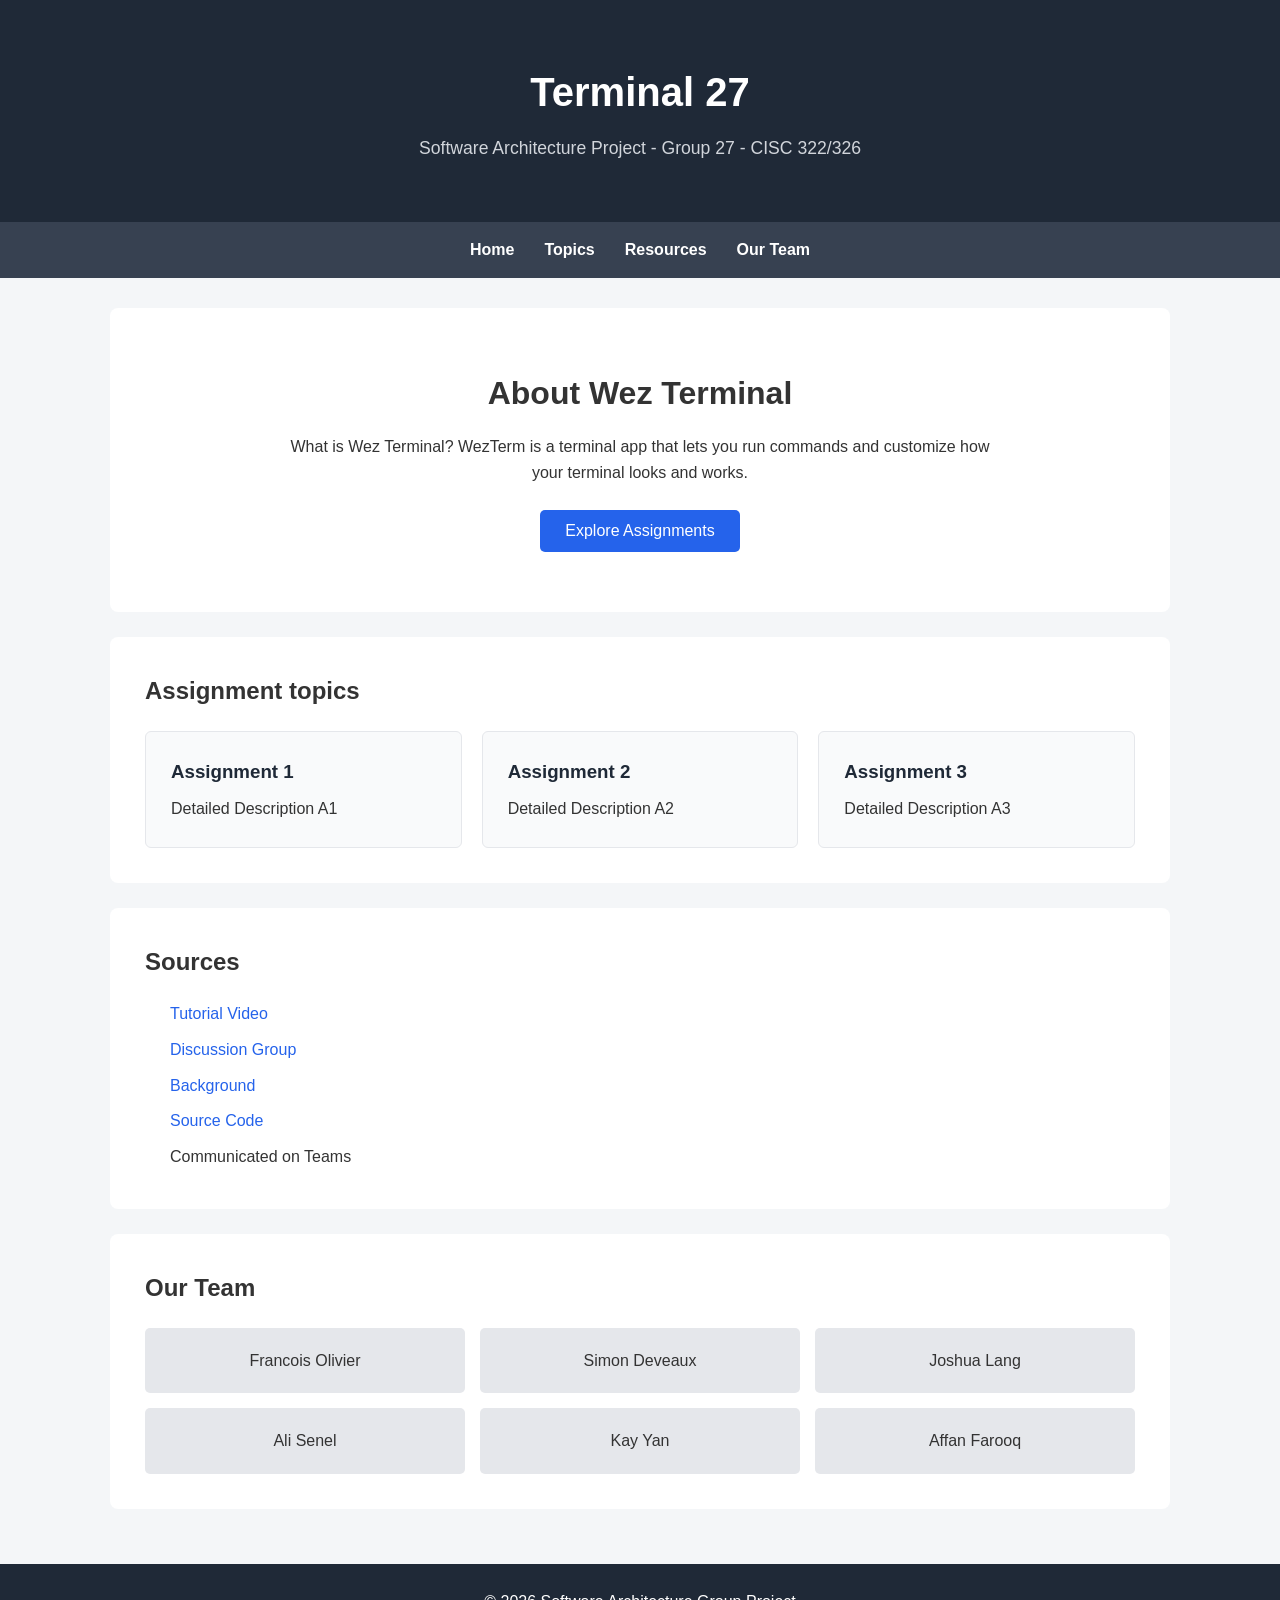
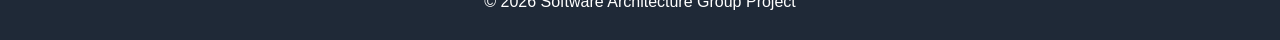
==== index.html @ 0a8988fb "Update index.html" ====
<!DOCTYPE html>
<html lang="en">
<head>
    <meta charset="UTF-8">
    <meta name="viewport" content="width=device-width, initial-scale=1.0">
    <title>Group 27 - Cisc 322</title>

    <link rel="stylesheet" href="style.css">
</head>

<body>
 
    <header> 
        <h1>Terminal 27</h1>
        <p>Software Architecture Project - Group 27 - CISC 322/326</p>
    </header>

    <nav>
        <a href="#home">Home</a>
        <a href="#topics">Topics</a>
        <a href="#resources">Resources</a>
        <a href="#team">Our Team</a>
    </nav>

    <main>

        <section id="home" class="hero">
            <h2>About Wez Terminal</h2>

            <p>
                What is Wez Terminal?

                WezTerm is a terminal app that lets you run commands and customize how your terminal looks and works.            </p>

            <button onclick="learnMore()">Explore Assignments</button>
        </section>


        <section id="topics">
            <h2>Assignment topics</h2>

            <div class="cards">

                <div class="card">
                    <h3>Assignment 1</h3>
                    <p>
                        Detailed Description A1
                    </p>
                </div>

                <div class="card">
                    <h3>Assignment 2</h3>
                    <p>
                        Detailed Description A2
                    </p>
                </div>

                <div class="card">
                    <h3>Assignment 3</h3>
                    <p>
                         Detailed Description A3
                    </p>
                </div>

            </div>
        </section>


        <section id="resources">
            <h2>Sources</h2>

                <ul>
                    <li><a href="https://www.youtube.com/watch?v=h7G_GgDhTfY">Tutorial Video</a></li>
                    <li><a href="https://github.com/wezterm/wezterm/discussions/categories/general">Discussion Group</a></li>
                    <li><a href="https://wezterm.org/what-is-a-terminal.html">Background</a></li>
                    <li><a href="https://github.com/cois-vier/software-architecture-project">Source Code</a></li>
                    <li>Communicated on Teams</li>
                </ul>
        </section>


        <section id="team">
            <h2>Our Team</h2>

            <div class="team-container">

                <div class="member">Francois Olivier</div>
                <div class="member">Simon Deveaux</div>
                <div class="member">Joshua Lang</div>
                <div class="member">Ali Senel</div>
                <div class="member">Kay Yan</div>
                <div class="member">Affan Farooq</div>

            </div>
        </section>

    </main>


    <footer>
        <p>&copy; 2026 Software Architecture Group Project</p>
    </footer>


    <script>
        function learnMore() {
            document.getElementById("topics").scrollIntoView({
                behavior: "smooth"
            });
        }
    </script>

</body>
</html>
---- style.css ----
* {
    margin: 0;
    padding: 0;
    box-sizing: border-box;
}

body {
    font-family: Arial, sans-serif;
    line-height: 1.6;
    background-color: #f4f6f8;
    color: #333;
}
 
header {
    background-color: #1f2937;
    color: white;
    text-align: center;
    padding: 60px 20px;
}

header h1 {
    font-size: 2.5rem;
    margin-bottom: 10px;
}
 
header p {
    font-size: 1.1rem;
    color: #d1d5db;
}

nav {
    background-color: #374151;
    display: flex;
    justify-content: center;
    padding: 15px;
    gap: 30px;
}

nav a {
    color: white;
    text-decoration: none;
    font-weight: bold;
}

nav a:hover {
    color: #60a5fa;
}

main {
    max-width: 1100px;
    margin: auto;
    padding: 30px 20px;
}

section {
    background-color: white;
    padding: 35px;
    margin-bottom: 25px;
    border-radius: 8px;
}

.hero {
    text-align: center;
    padding: 60px 30px;
}

.hero h2 {
    font-size: 2rem;
    margin-bottom: 15px;
}

.hero p {
    max-width: 700px;
    margin: 0 auto 25px;
}

button {
    background-color: #2563eb;
    color: white;
    border: none;
    padding: 12px 25px;
    border-radius: 5px;
    font-size: 1rem;
    cursor: pointer;
}

button:hover {
    background-color: #1d4ed8;
}

.cards {
    display: grid;
    grid-template-columns: repeat(3, 1fr);
    gap: 20px;
    margin-top: 20px;
}

.card {
    background-color: #f9fafb;
    border: 1px solid #e5e7eb;
    padding: 25px;
    border-radius: 6px;
}

.card h3 {
    margin-bottom: 10px;
    color: #1f2937;
}

ul {
    margin-top: 15px;
    padding-left: 0;
    list-style: none;
}

ul {
    margin-top: 15px;
    padding-left: 25px;
}

ul a {
    color: #2563eb;
    text-decoration: none;
}

ul a:hover {
    color: #1d4ed8;
    text-decoration: underline;
}

ul li {
    padding: 5px 0;
}

.team-container {
    display: grid;
    grid-template-columns: repeat(3, 1fr);
    gap: 15px;
    margin-top: 20px;
}

.member {
    background-color: #e5e7eb;
    padding: 20px;
    text-align: center;
    border-radius: 5px;
}

footer {
    background-color: #1f2937;
    color: white;
    text-align: center;
    padding: 25px;
}


/* Makes the website work on phones */

@media (max-width: 768px) {

    .cards {
        grid-template-columns: 1fr;
    }

    .team-container {
        grid-template-columns: repeat(2, 1fr);
    }

    nav {
        flex-wrap: wrap;
        gap: 15px;
    }

}
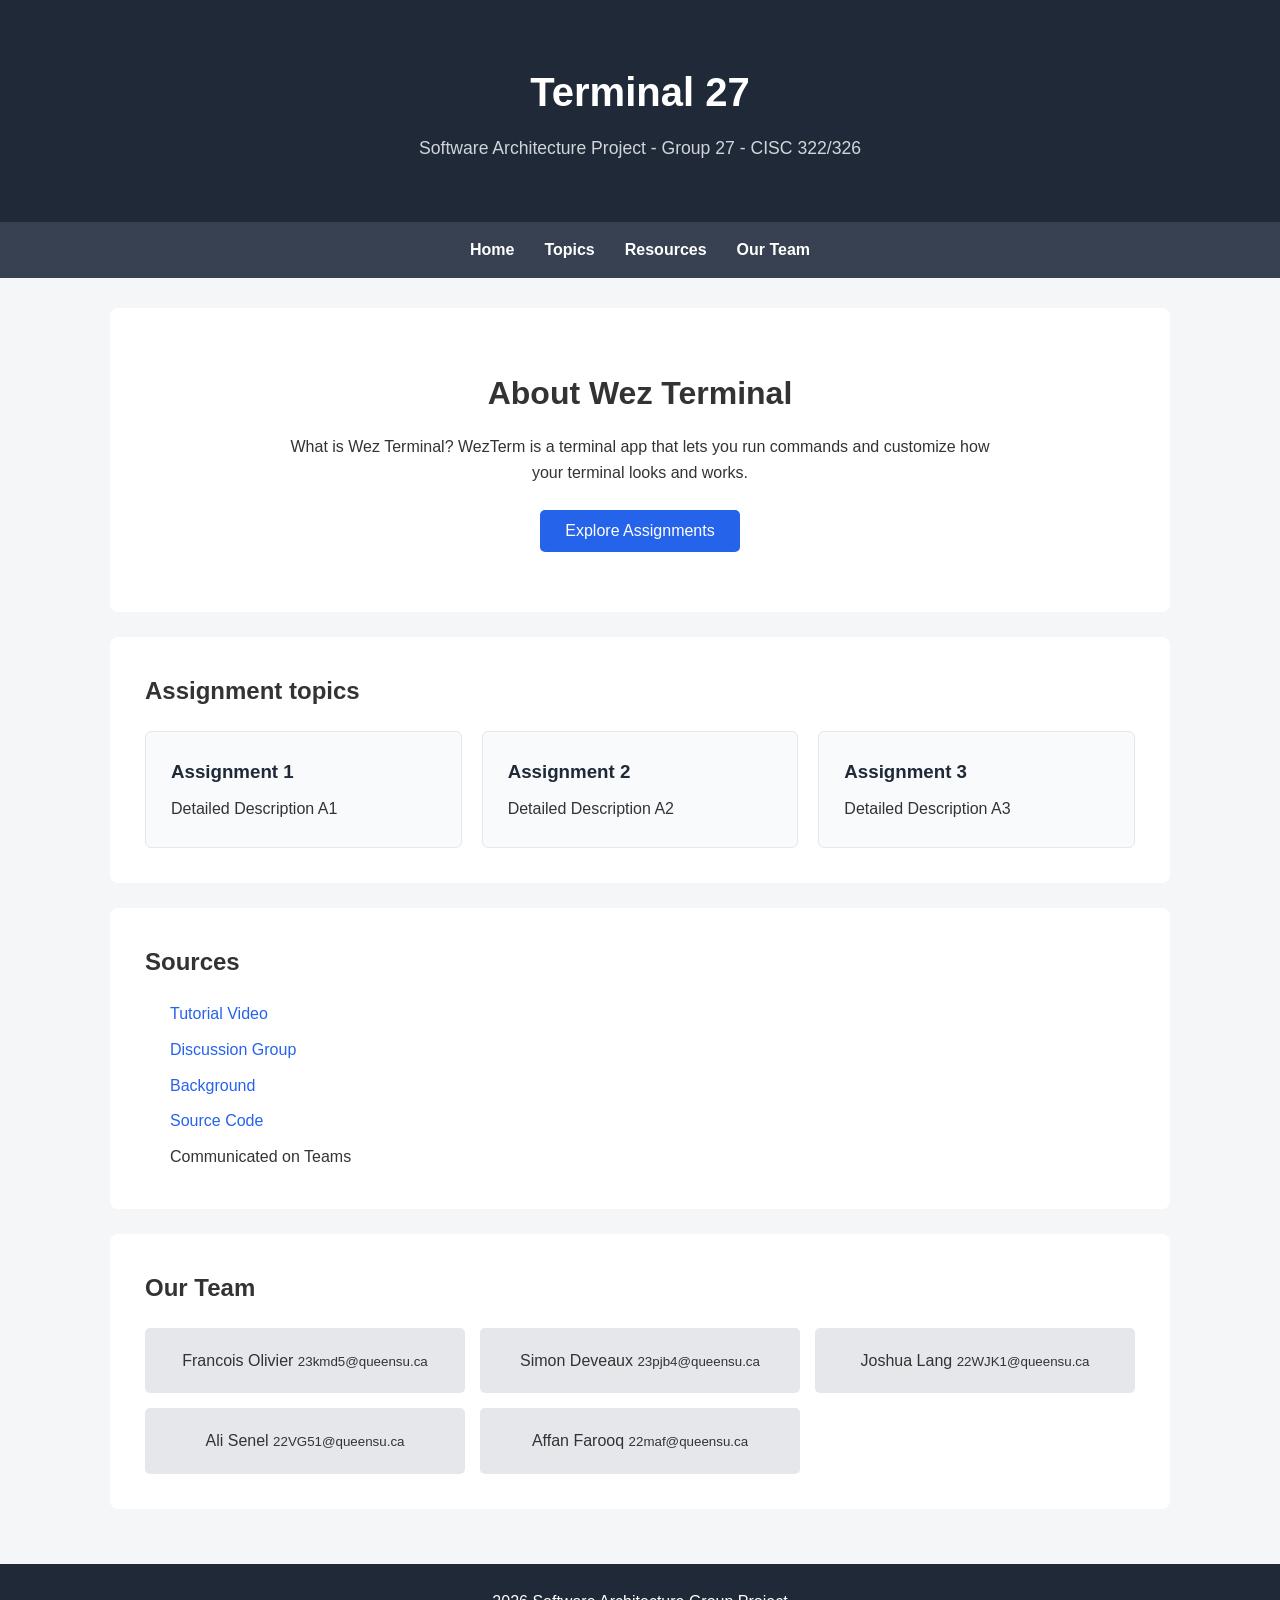
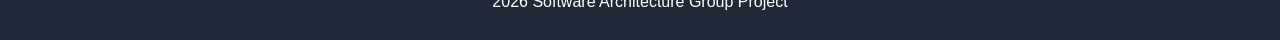
==== commit bc4a9042: "Update index.html" ====
--- a/index.html
+++ b/index.html
@@ -84,12 +84,26 @@
 
             <div class="team-container">
 
-                <div class="member">Francois Olivier</div>
-                <div class="member">Simon Deveaux</div>
-                <div class="member">Joshua Lang</div>
-                <div class="member">Ali Senel</div>
-                <div class="member">Kay Yan</div>
-                <div class="member">Affan Farooq</div>
+                <div class="member">
+                    Francois Olivier
+                    <small>23kmd5@queensu.ca</small>
+                </div>
+                <div class="member">
+                    Simon Deveaux
+                    <small>23pjb4@queensu.ca</small>
+                </div>
+                <div class="member">
+                    Joshua Lang
+                    <small>22WJK1@queensu.ca</small>
+                </div>
+                <div class="member">
+                    Ali Senel
+                    <small>22VG51@queensu.ca</small>
+                </div>
+                <div class="member">
+                    Affan Farooq
+                    <small>22maf@queensu.ca</small>
+                </div>
 
             </div>
         </section>
@@ -98,7 +112,7 @@
 
 
     <footer>
-        <p>&copy; 2026 Software Architecture Group Project</p>
+        <p>2026 Software Architecture Group Project</p>
     </footer>
 
 
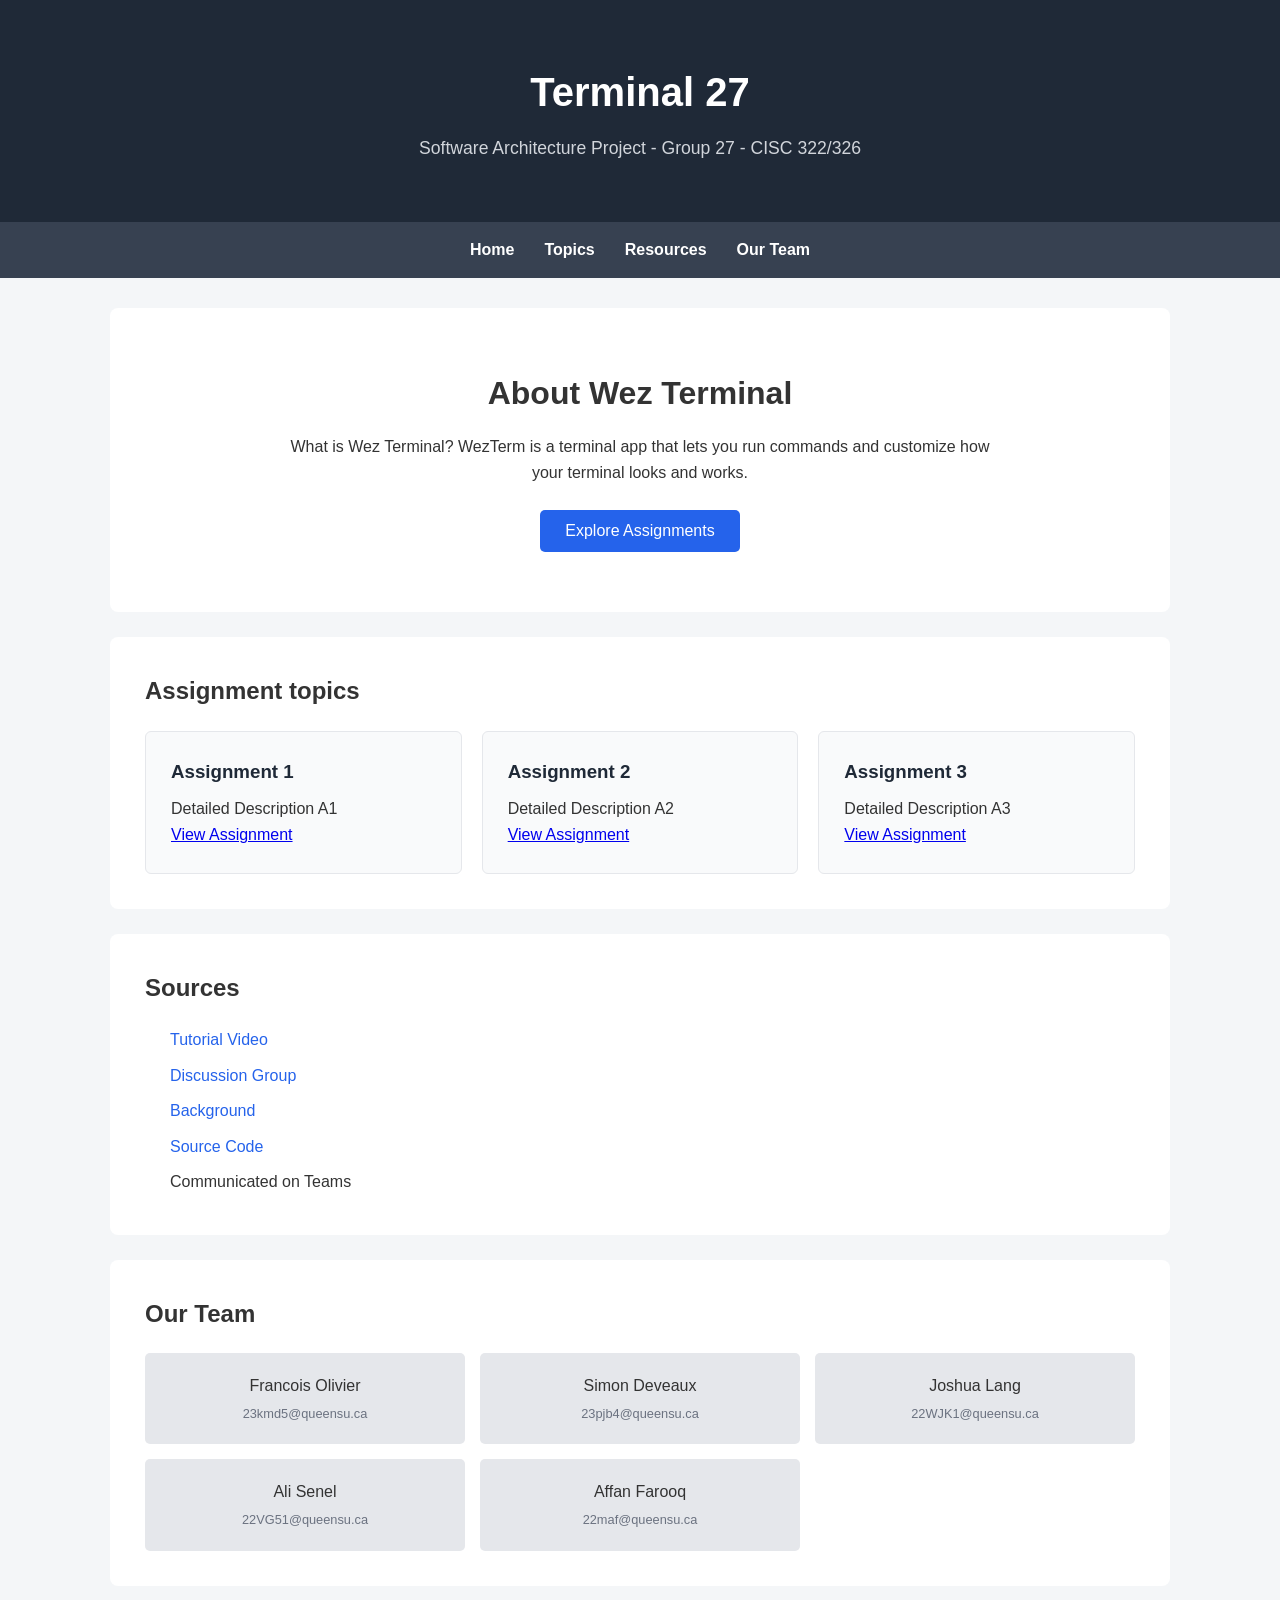
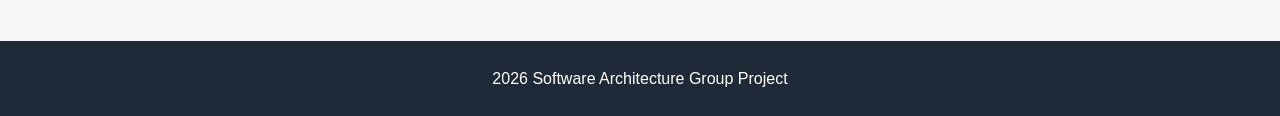
==== commit 998c64e9: "Update index.html" ====
--- a/index.html
+++ b/index.html
@@ -46,20 +46,21 @@
                     <p>
                         Detailed Description A1
                     </p>
+                    <a href="assignment1.html">View Assignment</a>
                 </div>
-
                 <div class="card">
                     <h3>Assignment 2</h3>
                     <p>
                         Detailed Description A2
                     </p>
+                    <a href="assignment2.html">View Assignment</a>
                 </div>
-
                 <div class="card">
                     <h3>Assignment 3</h3>
                     <p>
-                         Detailed Description A3
+                        Detailed Description A3
                     </p>
+                    <a href="assignment3.html">View Assignment</a>
                 </div>
 
             </div>
--- a/style.css
+++ b/style.css
@@ -145,6 +145,12 @@
     text-align: center;
     border-radius: 5px;
 }
+.member small {
+    display: block;
+    font-size: 0.8rem;
+    color: #6b7280;
+    margin-top: 5px;
+}
 
 footer {
     background-color: #1f2937;
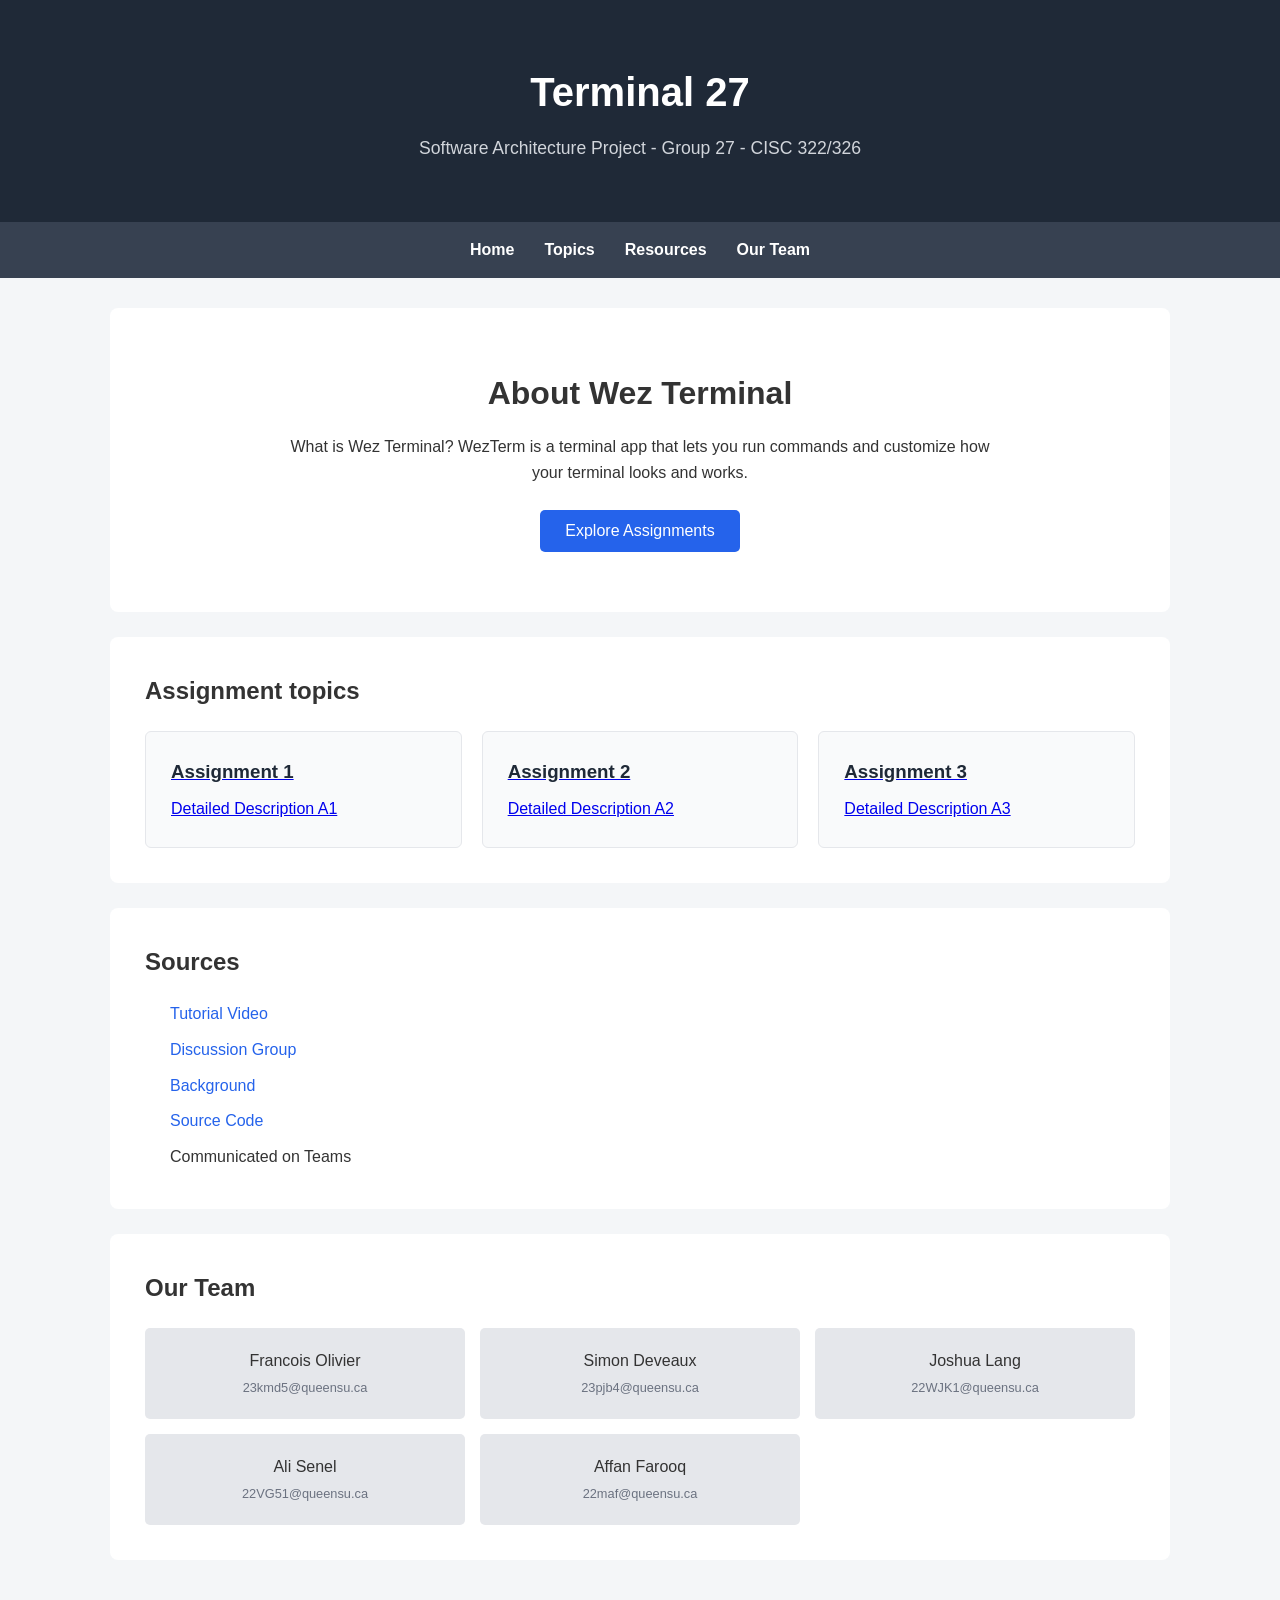
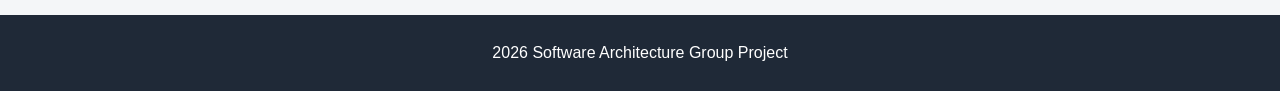
==== commit 2025bf01: "Update index.html" ====
--- a/index.html
+++ b/index.html
@@ -41,27 +41,18 @@
 
             <div class="cards">
 
-                <div class="card">
+                <a href="assignment1.html" class="card">
                     <h3>Assignment 1</h3>
-                    <p>
-                        Detailed Description A1
-                    </p>
-                    <a href="assignment1.html">View Assignment</a>
-                </div>
-                <div class="card">
+                    <p>Detailed Description A1</p>
+                </a>
+                <a href="assignment2.html" class="card">
                     <h3>Assignment 2</h3>
-                    <p>
-                        Detailed Description A2
-                    </p>
-                    <a href="assignment2.html">View Assignment</a>
-                </div>
-                <div class="card">
+                    <p>Detailed Description A2</p>
+                </a>
+                <a href="assignment3.html" class="card">
                     <h3>Assignment 3</h3>
-                    <p>
-                        Detailed Description A3
-                    </p>
-                    <a href="assignment3.html">View Assignment</a>
-                </div>
+                    <p>Detailed Description A3</p>
+                </a>
 
             </div>
         </section>
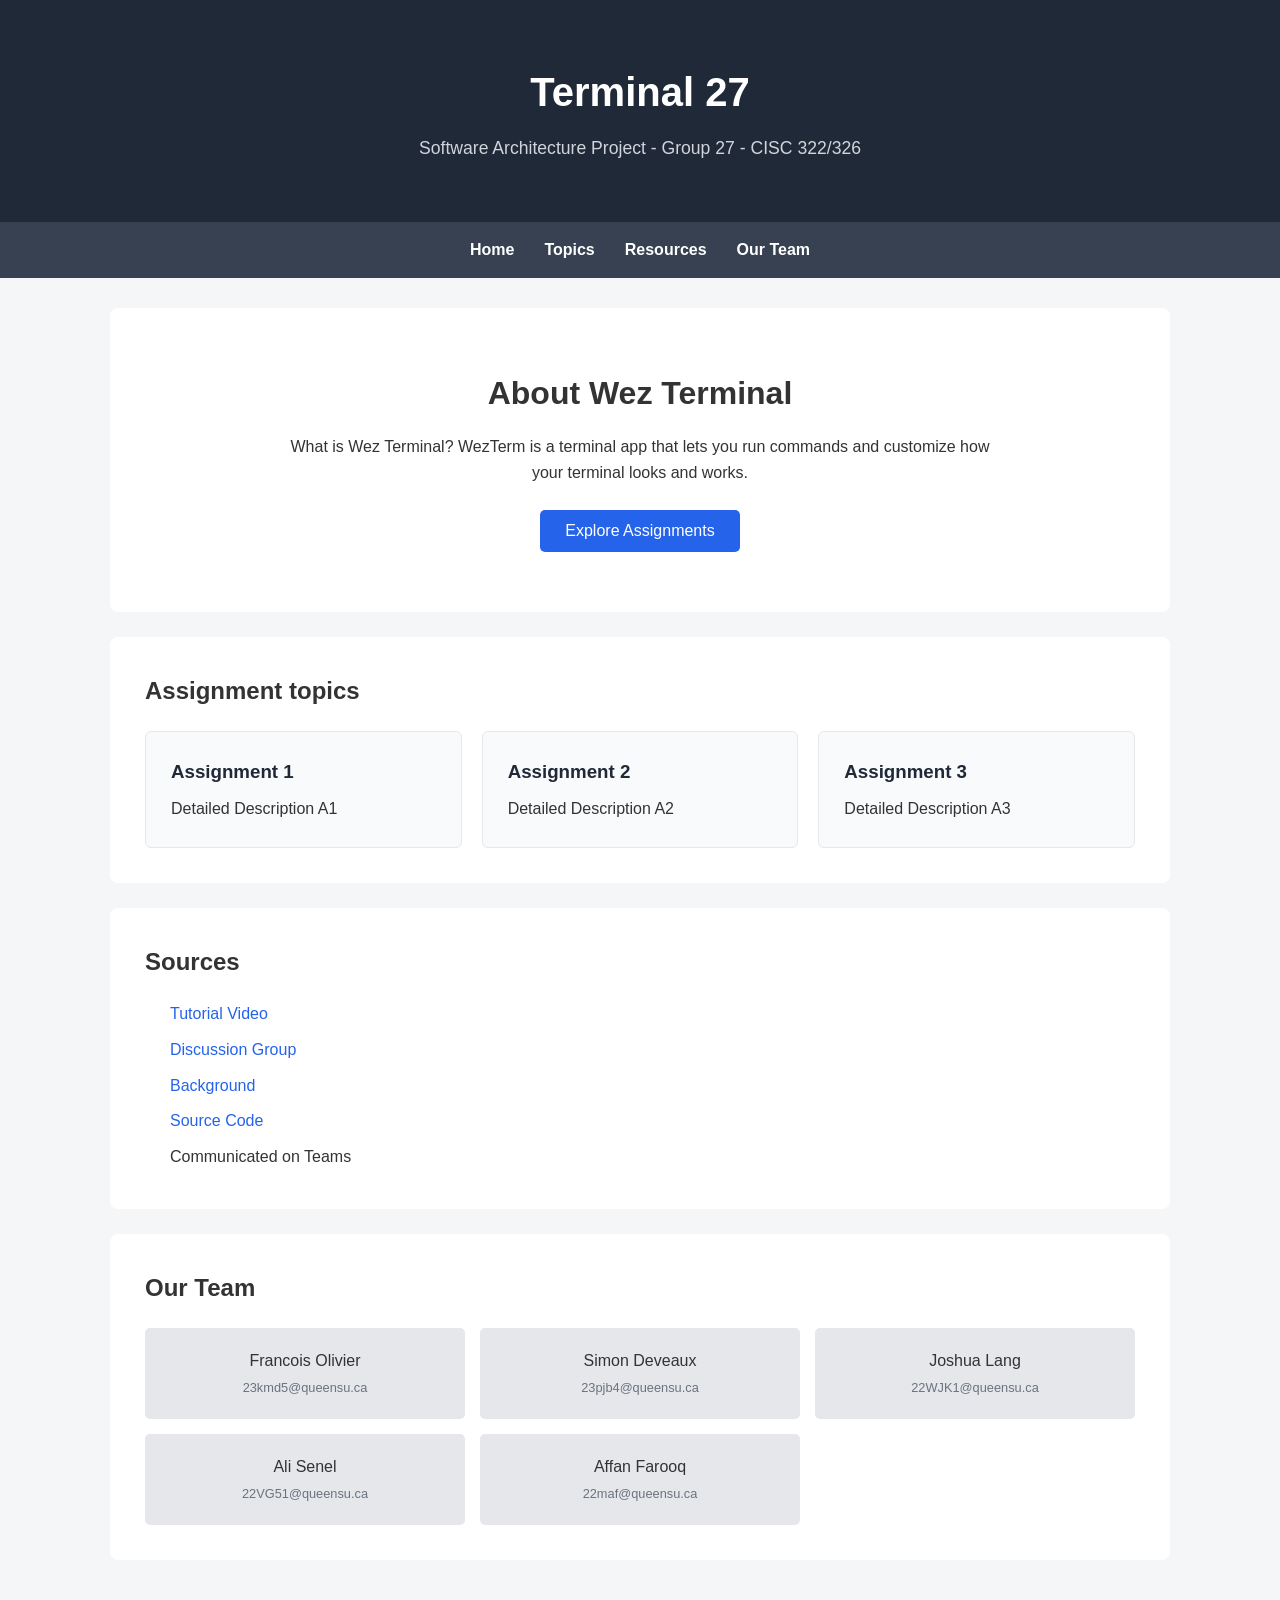
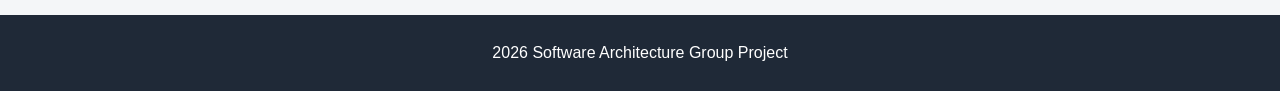
==== commit c71d949f: "Update index.html" ====
--- a/index.html
+++ b/index.html
@@ -62,10 +62,10 @@
             <h2>Sources</h2>
 
                 <ul>
-                    <li><a href="https://www.youtube.com/watch?v=h7G_GgDhTfY">Tutorial Video</a></li>
-                    <li><a href="https://github.com/wezterm/wezterm/discussions/categories/general">Discussion Group</a></li>
-                    <li><a href="https://wezterm.org/what-is-a-terminal.html">Background</a></li>
-                    <li><a href="https://github.com/cois-vier/software-architecture-project">Source Code</a></li>
+                    <li><a href="https://www.youtube.com/watch?v=h7G_GgDhTfY" target="_blank">Tutorial Video</a></li>
+                    <li><a href="https://github.com/wezterm/wezterm/discussions/categories/general" target="_blank">Discussion Group</a></li>
+                    <li><a href="https://wezterm.org/what-is-a-terminal.html" target="_blank">Background</a></li>
+                    <li><a href="https://github.com/cois-vier/software-architecture-project" target="_blank">Source Code</a></li>
                     <li>Communicated on Teams</li>
                 </ul>
         </section>
--- a/style.css
+++ b/style.css
@@ -100,6 +100,13 @@
     border: 1px solid #e5e7eb;
     padding: 25px;
     border-radius: 6px;
+    text-decoration: none;
+    color: #333;
+    display: block;
+}
+
+.card:hover {
+    background-color: #f3f4f6;
 }
 
 .card h3 {
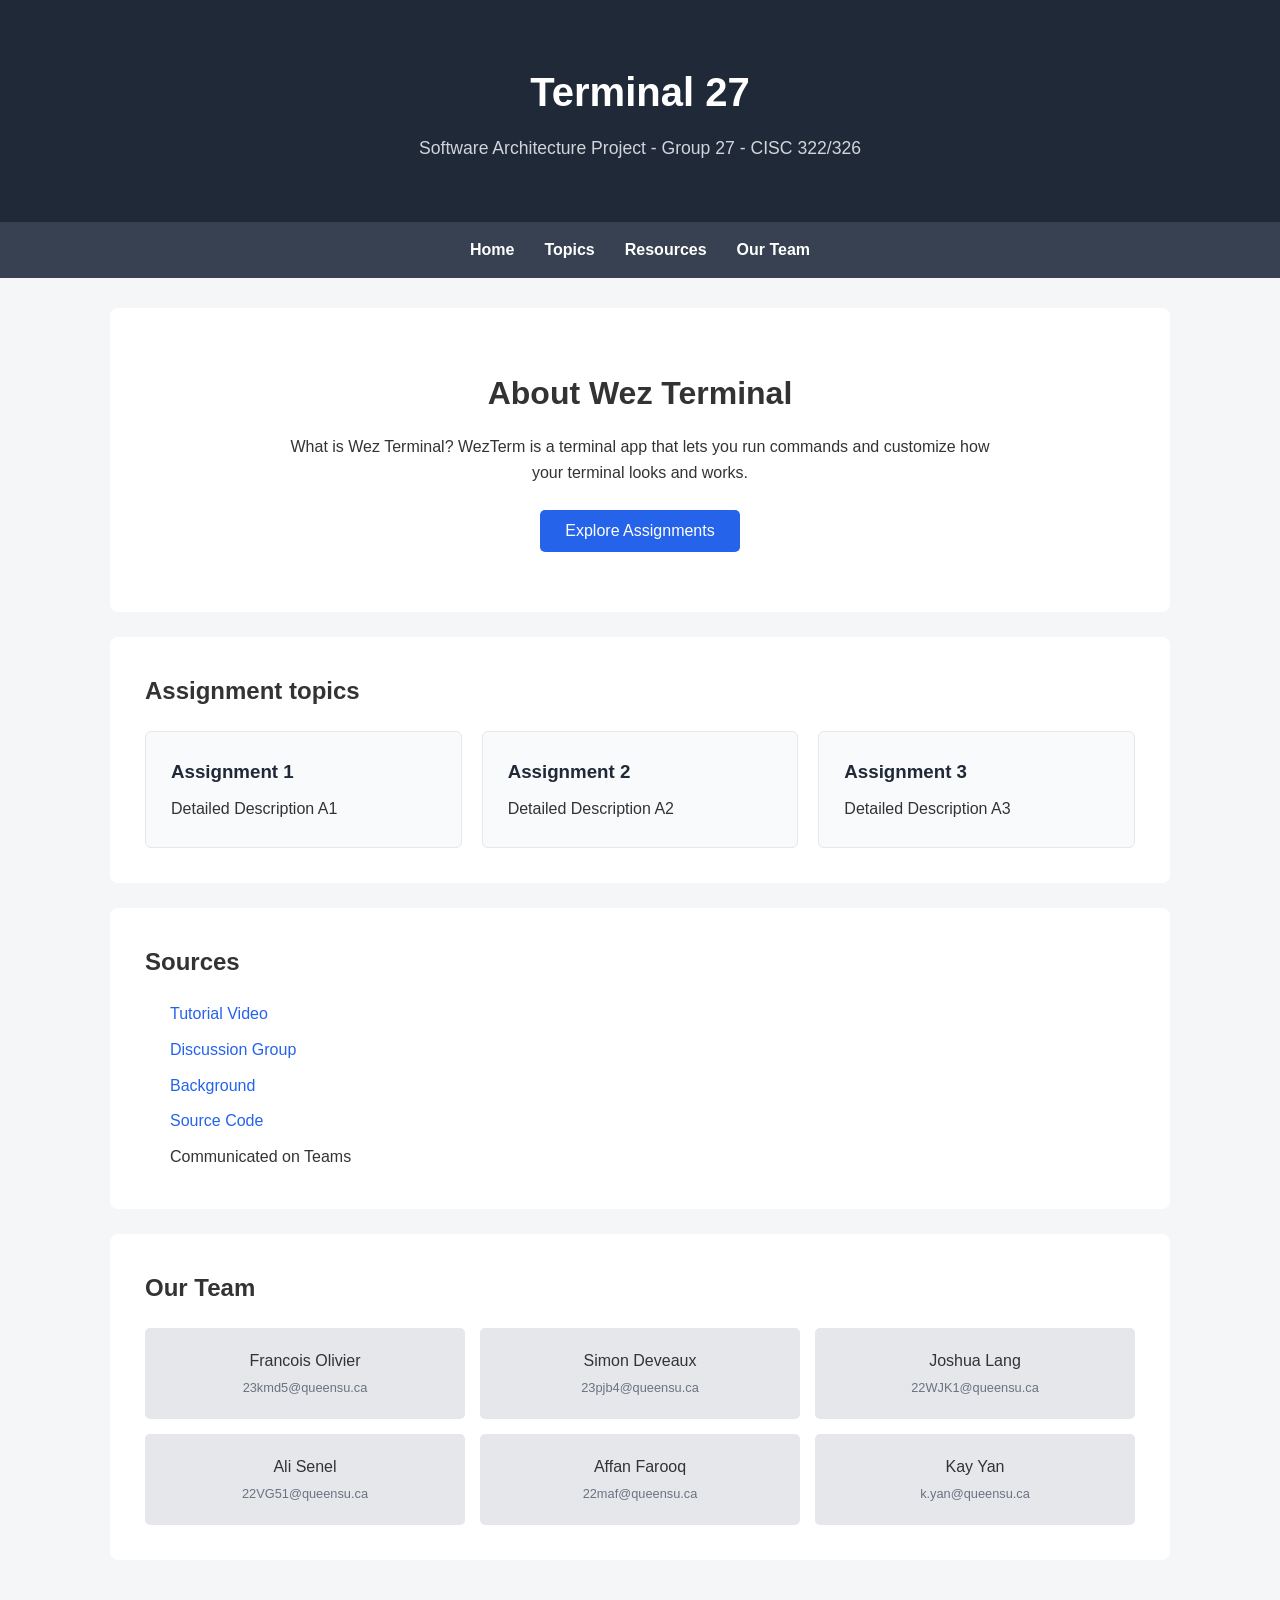
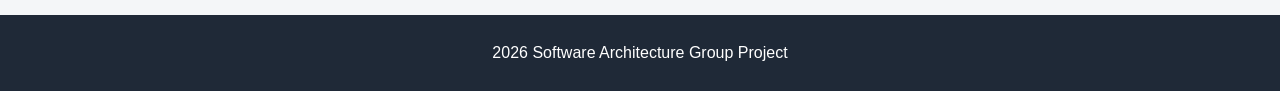
==== commit e6a0dc6f: "Update index.html" ====
--- a/index.html
+++ b/index.html
@@ -96,6 +96,10 @@
                     Affan Farooq
                     <small>22maf@queensu.ca</small>
                 </div>
+                <div class="member">
+                    Kay Yan
+                    <small>k.yan@queensu.ca</small>
+                </div>
 
             </div>
         </section>
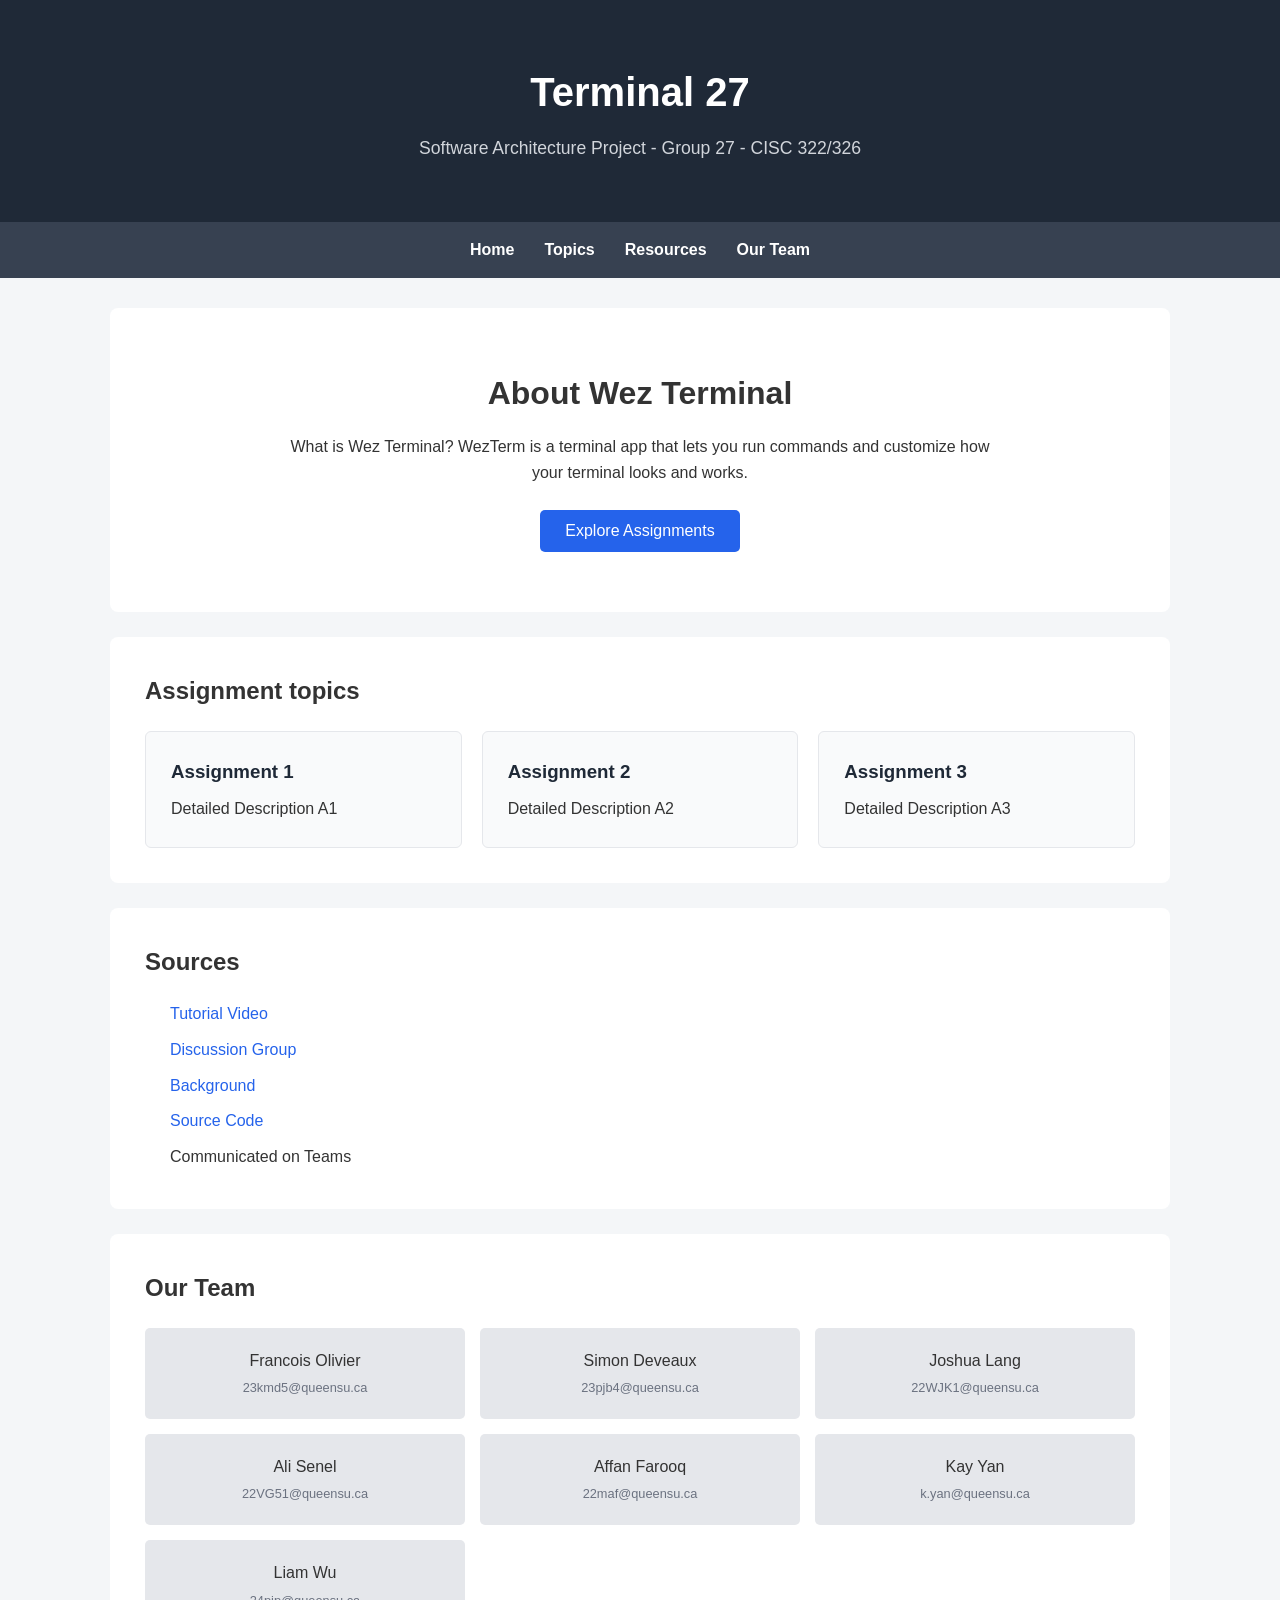
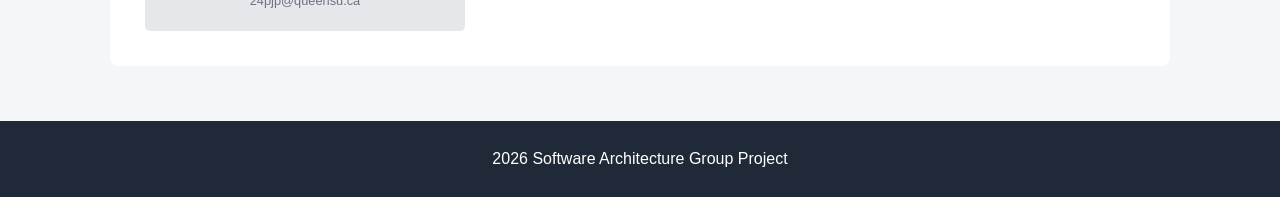
==== commit dab5a38a: "Update index.html" ====
--- a/index.html
+++ b/index.html
@@ -100,6 +100,10 @@
                     Kay Yan
                     <small>k.yan@queensu.ca</small>
                 </div>
+                <div class="member">
+                    Liam Wu
+                    <small>24pjp@queensu.ca</small>
+                </div>
 
             </div>
         </section>
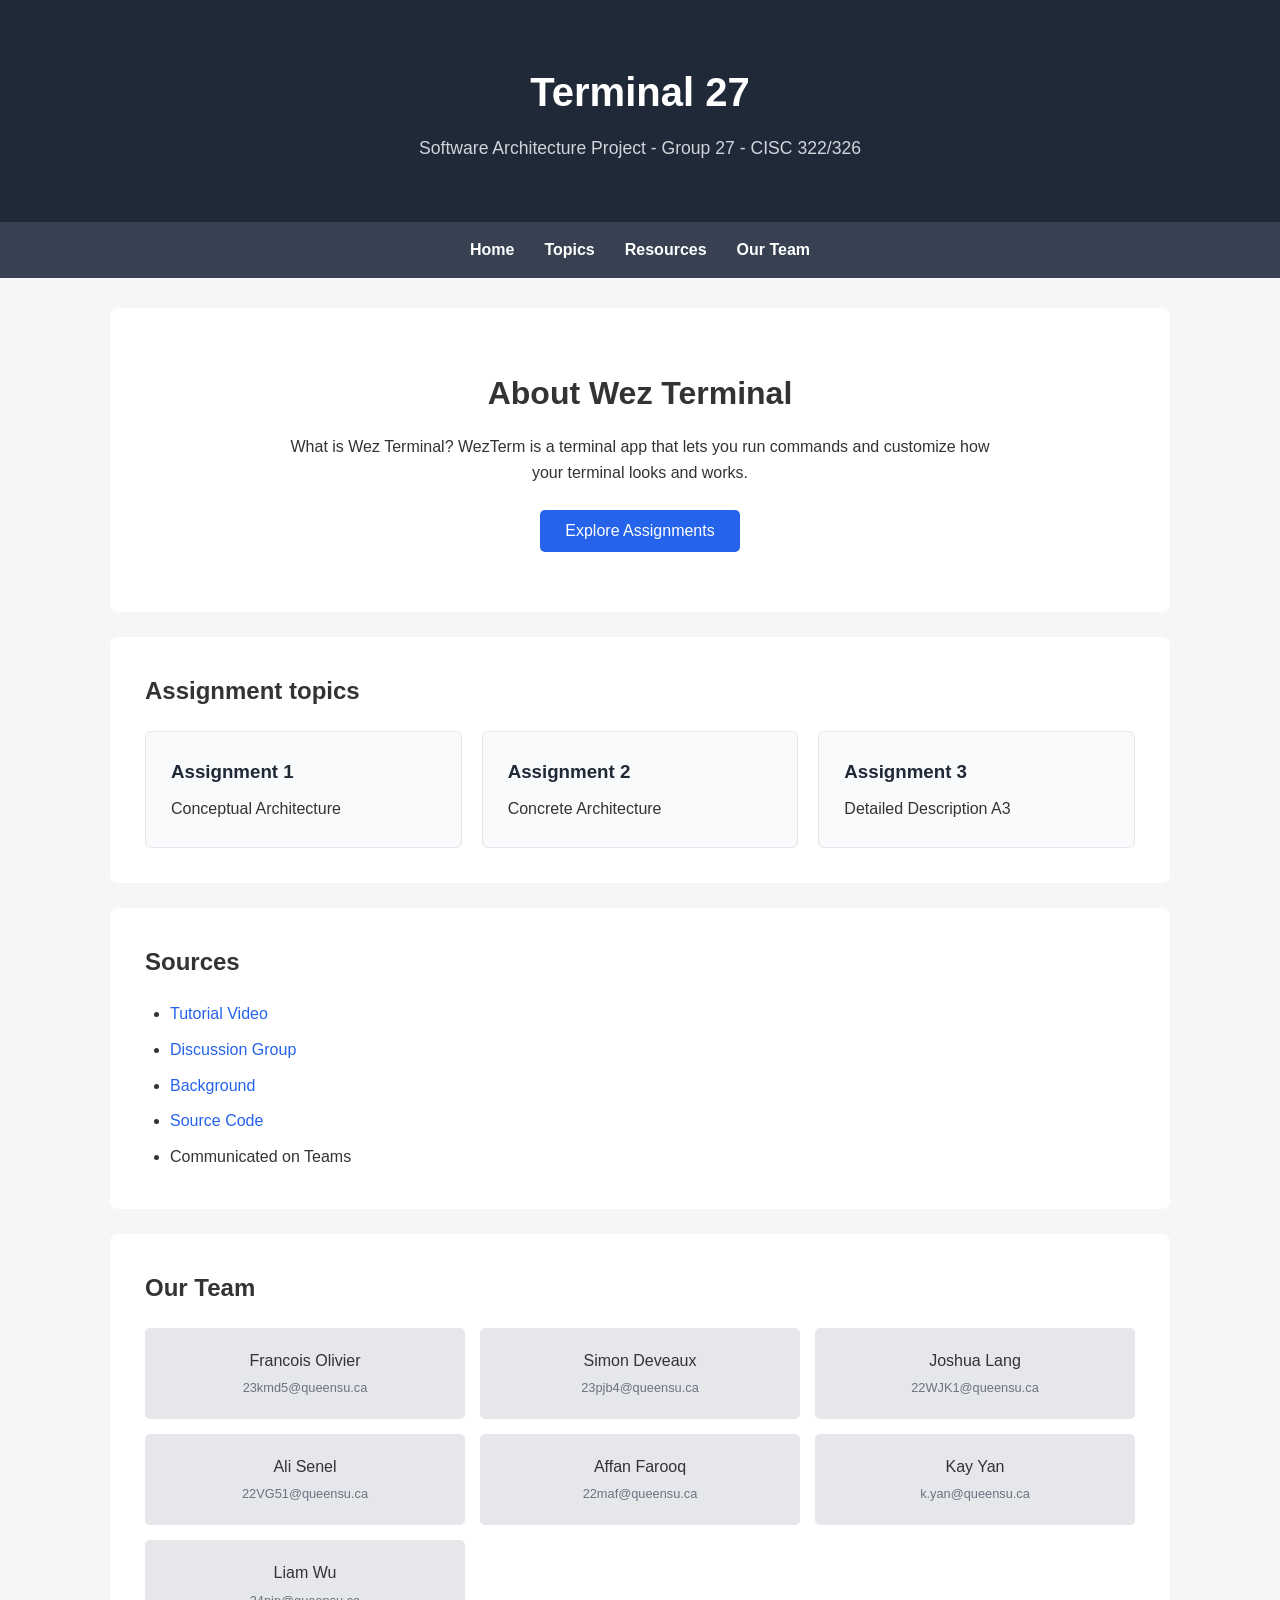
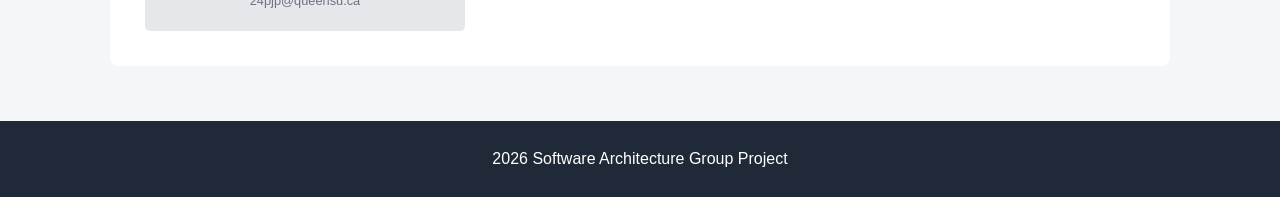
==== commit 7aa4a21f: "Revise assignment topics and team member details Updated assignment descriptions and added new conte" ====
--- a/index.html
+++ b/index.html
@@ -43,11 +43,11 @@
 
                 <a href="assignment1.html" class="card">
                     <h3>Assignment 1</h3>
-                    <p>Detailed Description A1</p>
+                    <p>Conceptual Architecture</p>
                 </a>
                 <a href="assignment2.html" class="card">
                     <h3>Assignment 2</h3>
-                    <p>Detailed Description A2</p>
+                    <p>Concrete Architecture</p>
                 </a>
                 <a href="assignment3.html" class="card">
                     <h3>Assignment 3</h3>
--- a/style.css
+++ b/style.css
@@ -2,6 +2,10 @@
     margin: 0;
     padding: 0;
     box-sizing: border-box;
+}
+
+html {
+    scroll-behavior: smooth;
 }
 
 body {
@@ -10,7 +14,7 @@
     background-color: #f4f6f8;
     color: #333;
 }
- 
+
 header {
     background-color: #1f2937;
     color: white;
@@ -22,7 +26,7 @@
     font-size: 2.5rem;
     margin-bottom: 10px;
 }
- 
+
 header p {
     font-size: 1.1rem;
     color: #d1d5db;
@@ -42,7 +46,8 @@
     font-weight: bold;
 }
 
-nav a:hover {
+nav a:hover,
+nav a:focus-visible {
     color: #60a5fa;
 }
 
@@ -59,6 +64,10 @@
     border-radius: 8px;
 }
 
+section h2 {
+    margin-bottom: 15px;
+}
+
 .hero {
     text-align: center;
     padding: 60px 30px;
@@ -74,18 +83,42 @@
     margin: 0 auto 25px;
 }
 
-button {
+.hero .meta {
+    font-size: 0.9rem;
+    color: #6b7280;
+    margin-bottom: 0;
+}
+
+/* Buttons: works on <button> and on links with class="button" */
+
+button,
+.button {
+    display: inline-block;
     background-color: #2563eb;
     color: white;
     border: none;
     padding: 12px 25px;
     border-radius: 5px;
     font-size: 1rem;
+    text-decoration: none;
     cursor: pointer;
 }
 
-button:hover {
+button:hover,
+.button:hover,
+button:focus-visible,
+.button:focus-visible {
     background-color: #1d4ed8;
+}
+
+.button-secondary {
+    background-color: #e5e7eb;
+    color: #1f2937;
+}
+
+.button-secondary:hover,
+.button-secondary:focus-visible {
+    background-color: #d1d5db;
 }
 
 .cards {
@@ -105,7 +138,8 @@
     display: block;
 }
 
-.card:hover {
+.card:hover,
+.card:focus-visible {
     background-color: #f3f4f6;
 }
 
@@ -114,11 +148,7 @@
     color: #1f2937;
 }
 
-ul {
-    margin-top: 15px;
-    padding-left: 0;
-    list-style: none;
-}
+/* Lists (the two duplicate ul rules merged into one) */
 
 ul {
     margin-top: 15px;
@@ -152,11 +182,65 @@
     text-align: center;
     border-radius: 5px;
 }
+
 .member small {
     display: block;
     font-size: 0.8rem;
     color: #6b7280;
     margin-top: 5px;
+    overflow-wrap: anywhere;
+}
+
+/* Embedded video: keeps a 16:9 shape at any width */
+
+.video-wrapper {
+    aspect-ratio: 16 / 9;
+    width: 100%;
+    border-radius: 6px;
+    overflow: hidden;
+    background-color: #000;
+}
+
+.video-wrapper iframe {
+    width: 100%;
+    height: 100%;
+    border: 0;
+}
+
+/* Embedded PDFs */
+
+.pdf-frame {
+    display: block;
+    width: 100%;
+    aspect-ratio: 16 / 9;   /* matches the slide shape */
+    border: 1px solid #e5e7eb;
+    border-radius: 6px;
+    background-color: #f9fafb;
+}
+
+.pdf-frame-tall {
+    aspect-ratio: auto;
+    height: 85vh;           /* report pages are portrait */
+}
+
+.pdf-fallback {
+    padding: 40px 20px;
+    text-align: center;
+}
+
+.pdf-fallback a {
+    color: #2563eb;
+}
+
+.doc-actions {
+    margin-top: 15px;
+    display: flex;
+    flex-wrap: wrap;
+    gap: 10px;
+}
+
+.doc-actions > a:not(.button) {
+    color: #2563eb;
 }
 
 footer {
@@ -184,4 +268,12 @@
         gap: 15px;
     }
 
-}
+    section {
+        padding: 25px 20px;
+    }
+
+    .pdf-frame-tall {
+        height: 70vh;
+    }
+
+}
